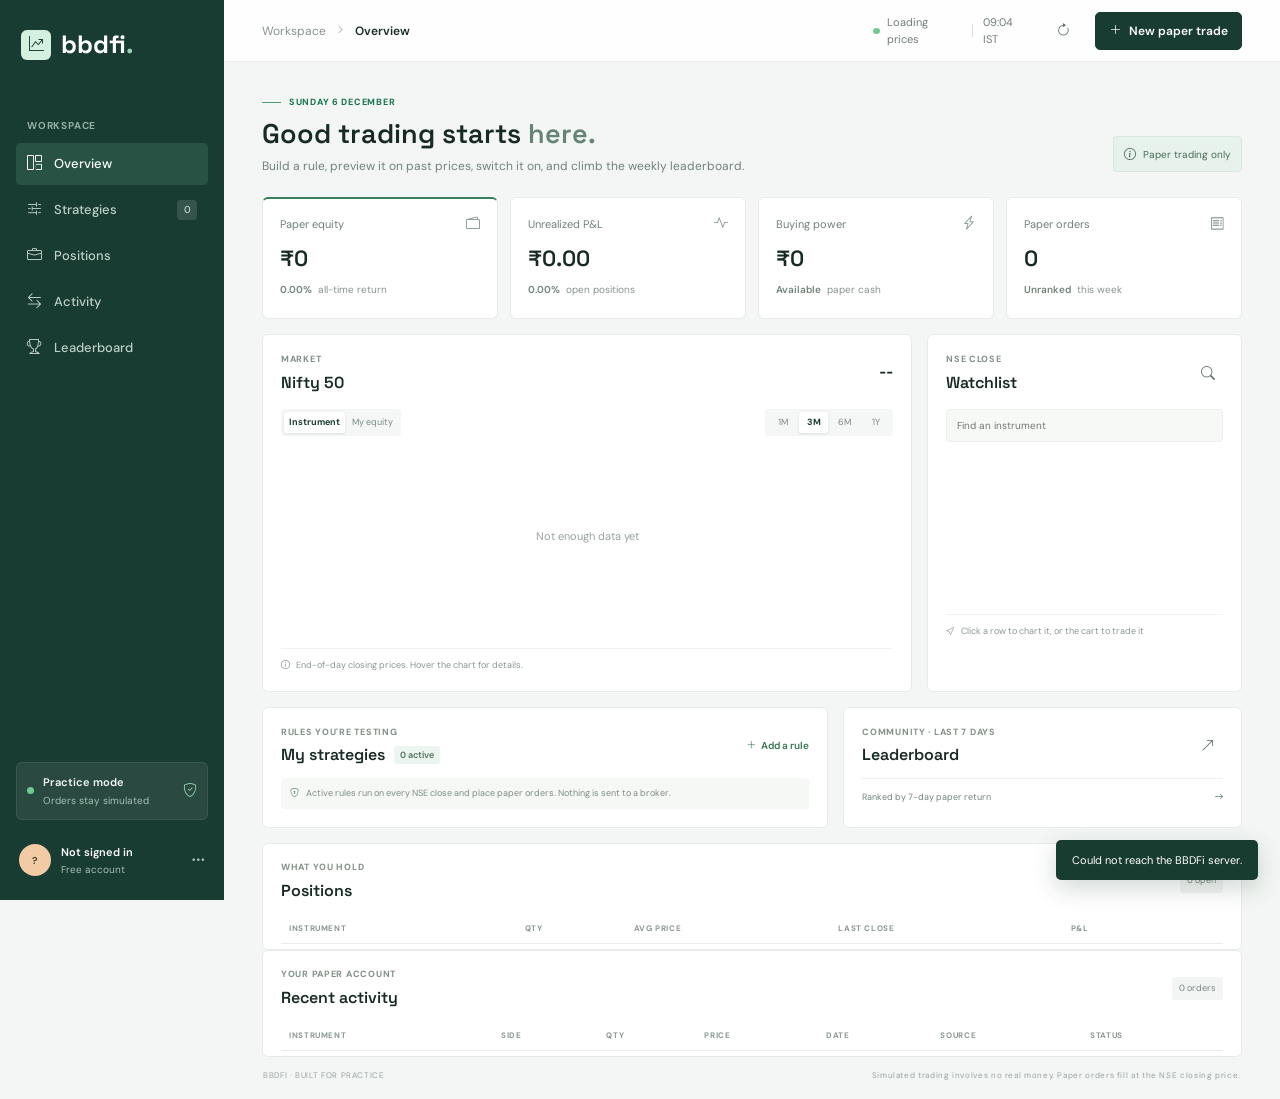
==== web/index.html @ f8f236af "Rebuild as an interactive Python + Supabase app Replace the static localStorage prototype with a Fas" ====
<!doctype html>
<html lang="en">
  <head>
    <meta charset="UTF-8" />
    <meta name="viewport" content="width=device-width, initial-scale=1" />
    <meta name="theme-color" content="#f3f6f4" />
    <meta name="description" content="Build and test trading rules on real NSE prices with a risk-free paper account." />
    <title>BBDFi | Strategy Simulator</title>
    <link rel="preconnect" href="https://fonts.googleapis.com" />
    <link rel="preconnect" href="https://fonts.gstatic.com" crossorigin />
    <link href="https://fonts.googleapis.com/css2?family=DM+Sans:wght@400;500;600;700&family=Space+Grotesk:wght@500;600;700&display=swap" rel="stylesheet" />
    <link href="https://cdn.jsdelivr.net/npm/bootstrap@5.3.3/dist/css/bootstrap.min.css" rel="stylesheet" />
    <link href="https://cdn.jsdelivr.net/npm/bootstrap-icons@1.11.3/font/bootstrap-icons.min.css" rel="stylesheet" />
    <link href="styles.css" rel="stylesheet" />
    <script src="app.js" type="module"></script>
  </head>
  <body>
    <div class="app-shell">
      <aside class="sidebar" aria-label="Main navigation">
        <a class="brand" href="#overview" aria-label="BBDFi home">
          <span class="brand-mark"><i class="bi bi-graph-up-arrow"></i></span>
          <span>bbdfi<span class="brand-period">.</span></span>
        </a>

        <div class="nav-caption">WORKSPACE</div>
        <nav class="nav flex-column app-nav">
          <a class="nav-link active" href="#overview"><i class="bi bi-grid-1x2"></i><span>Overview</span></a>
          <a class="nav-link" href="#strategies"><i class="bi bi-sliders2"></i><span>Strategies</span><span class="nav-count" id="strategyCount">0</span></a>
          <a class="nav-link" href="#positions"><i class="bi bi-briefcase"></i><span>Positions</span></a>
          <a class="nav-link" href="#activity"><i class="bi bi-arrow-left-right"></i><span>Activity</span></a>
          <a class="nav-link" href="#leaderboard"><i class="bi bi-trophy"></i><span>Leaderboard</span></a>
        </nav>

        <div class="sidebar-bottom">
          <div class="simulation-card">
            <span class="live-dot"></span>
            <div><strong>Practice mode</strong><small>Orders stay simulated</small></div>
            <i class="bi bi-shield-check"></i>
          </div>
          <button class="profile-button" id="profileButton" type="button" aria-label="Profile">
            <span class="avatar" id="profileAvatar">?</span>
            <span class="profile-copy"><strong id="profileName">Not signed in</strong><small id="profileHandle">Free account</small></span>
            <i class="bi bi-three-dots"></i>
          </button>
        </div>
      </aside>

      <div class="workspace">
        <header class="topbar">
          <div class="breadcrumb-label"><span>Workspace</span><i class="bi bi-chevron-right"></i><strong>Overview</strong></div>
          <div class="topbar-actions">
            <div class="market-status"><span class="status-dot" id="dataDot"></span><span id="dataStatus">Loading prices</span><span class="status-divider"></span><span id="currentTime">--:-- IST</span></div>
            <button class="icon-button" id="refreshButton" type="button" aria-label="Refresh dashboard" title="Refresh"><i class="bi bi-arrow-clockwise"></i></button>
            <button class="btn btn-primary trade-open-button" type="button" data-open-trade><i class="bi bi-plus-lg"></i><span>New paper trade</span></button>
          </div>
        </header>

        <main id="overview" class="main-content">
          <section class="welcome-row">
            <div>
              <div class="eyebrow"><span class="eyebrow-line"></span><span id="todayLabel">YOUR PRACTICE DESK</span></div>
              <h1 id="welcomeTitle">Good trading starts <span>here.</span></h1>
              <p class="welcome-subtitle">Build a rule, preview it on past prices, switch it on, and climb the weekly leaderboard.</p>
            </div>
            <div class="demo-notice" id="dataNotice"><i class="bi bi-info-circle"></i><span>Paper trading only</span></div>
          </section>

          <section class="metrics-grid" aria-label="Account summary">
            <article class="metric-card metric-primary">
              <div class="metric-heading"><span>Paper equity</span><i class="bi bi-wallet2"></i></div>
              <div class="metric-value" id="equityValue">₹0</div>
              <div class="metric-foot"><span class="metric-neutral" id="totalReturn">0.00%</span><span>all-time return</span></div>
            </article>
            <article class="metric-card">
              <div class="metric-heading"><span>Unrealized P&amp;L</span><i class="bi bi-activity"></i></div>
              <div class="metric-value" id="pnlValue">₹0.00</div>
              <div class="metric-foot"><span class="metric-neutral" id="pnlPercent">0.00%</span><span>open positions</span></div>
            </article>
            <article class="metric-card">
              <div class="metric-heading"><span>Buying power</span><i class="bi bi-lightning-charge"></i></div>
              <div class="metric-value" id="buyingPowerValue">₹0</div>
              <div class="metric-foot"><span class="metric-neutral">Available</span><span>paper cash</span></div>
            </article>
            <article class="metric-card">
              <div class="metric-heading"><span>Paper orders</span><i class="bi bi-receipt"></i></div>
              <div class="metric-value" id="orderCount">0</div>
              <div class="metric-foot"><span class="metric-neutral" id="rankLabel">Unranked</span><span>this week</span></div>
            </article>
          </section>

          <section class="overview-grid">
            <article class="panel chart-panel">
              <div class="panel-heading chart-heading">
                <div>
                  <div class="panel-kicker" id="chartKicker">MARKET</div>
                  <h2 id="chartTitle">Nifty 50</h2>
                </div>
                <div class="index-quote"><strong id="chartPrice">--</strong><span id="chartChange"></span></div>
              </div>
              <div class="chart-toolbar">
                <div class="range-switch" role="group" aria-label="Chart subject">
                  <button type="button" data-view="instrument" class="selected">Instrument</button><button type="button" data-view="equity">My equity</button>
                </div>
                <div class="range-switch" role="group" aria-label="Chart time range" id="rangeSwitch">
                  <button type="button" data-range="21">1M</button><button type="button" data-range="63" class="selected">3M</button><button type="button" data-range="126">6M</button><button type="button" data-range="250">1Y</button>
                </div>
              </div>
              <div class="chart-wrap">
                <canvas id="marketChart" role="img" aria-label="Price chart"></canvas>
                <div class="chart-tooltip" id="chartTooltip" hidden></div>
              </div>
              <div class="chart-axis"><span id="chartStart"></span><span id="chartMid"></span><span id="chartEnd"></span></div>
              <div class="chart-disclaimer"><i class="bi bi-info-circle"></i> <span id="chartNote">End-of-day closing prices. Hover the chart for details.</span></div>
            </article>

            <article class="panel watchlist-panel">
              <div class="panel-heading">
                <div><div class="panel-kicker">NSE CLOSE</div><h2>Watchlist</h2></div>
                <button class="icon-button small-icon" id="watchlistSearchButton" type="button" aria-label="Search watchlist"><i class="bi bi-search"></i></button>
              </div>
              <label class="visually-hidden" for="watchlistSearch">Filter watchlist</label>
              <input class="watchlist-search" id="watchlistSearch" type="search" placeholder="Find an instrument" autocomplete="off" />
              <div class="watchlist-list" id="watchlistList"></div>
              <div class="watchlist-foot"><i class="bi bi-cursor"></i><span>Click a row to chart it, or the cart to trade it</span></div>
            </article>
          </section>

          <section class="lower-grid">
            <article class="panel strategies-panel" id="strategies">
              <div class="panel-heading">
                <div><div class="panel-kicker">RULES YOU'RE TESTING</div><h2>My strategies <span class="section-count" id="activeStrategyLabel">0 active</span></h2></div>
                <button class="text-button" id="addStrategyButton" type="button"><i class="bi bi-plus-lg"></i> Add a rule</button>
              </div>
              <div class="strategy-list" id="strategyList"></div>
              <div class="strategy-note"><i class="bi bi-shield-lock"></i><span>Active rules run on every NSE close and place paper orders. Nothing is sent to a broker.</span></div>
            </article>

            <article class="panel leaderboard-panel" id="leaderboard">
              <div class="panel-heading">
                <div><div class="panel-kicker">COMMUNITY · LAST 7 DAYS</div><h2>Leaderboard</h2></div>
                <a class="icon-button small-icon" href="leaderboard.html" target="_blank" rel="noopener" aria-label="Open public leaderboard"><i class="bi bi-arrow-up-right"></i></a>
              </div>
              <div class="leaderboard-list" id="leaderboardList"></div>
              <div class="leaderboard-foot"><span id="leaderboardFoot">Ranked by 7-day paper return</span><i class="bi bi-arrow-right"></i></div>
            </article>
          </section>

          <section class="panel activity-panel" id="positions">
            <div class="panel-heading activity-heading">
              <div><div class="panel-kicker">WHAT YOU HOLD</div><h2>Positions</h2></div>
              <span class="activity-count" id="positionCount">0 open</span>
            </div>
            <div class="table-responsive">
              <table class="table activity-table mb-0">
                <thead><tr><th scope="col">INSTRUMENT</th><th scope="col">QTY</th><th scope="col">AVG PRICE</th><th scope="col">LAST CLOSE</th><th scope="col">P&amp;L</th><th scope="col"></th></tr></thead>
                <tbody id="positionRows"></tbody>
              </table>
            </div>
          </section>

          <section class="panel activity-panel" id="activity">
            <div class="panel-heading activity-heading">
              <div><div class="panel-kicker">YOUR PAPER ACCOUNT</div><h2>Recent activity</h2></div>
              <span class="activity-count" id="activityCount">0 orders</span>
            </div>
            <div class="table-responsive">
              <table class="table activity-table mb-0">
                <thead><tr><th scope="col">INSTRUMENT</th><th scope="col">SIDE</th><th scope="col">QTY</th><th scope="col">PRICE</th><th scope="col">DATE</th><th scope="col">SOURCE</th><th scope="col">STATUS</th></tr></thead>
                <tbody id="activityRows"></tbody>
              </table>
            </div>
          </section>
          <footer class="page-footer"><span>BBDFI · BUILT FOR PRACTICE</span><span>Simulated trading involves no real money. Paper orders fill at the NSE closing price.</span></footer>
        </main>
      </div>
    </div>

    <dialog class="trade-dialog" id="tradeDialog" aria-labelledby="tradeDialogTitle">
      <form id="tradeForm">
        <div class="dialog-heading">
          <div><div class="panel-kicker">PAPER ORDER</div><h2 id="tradeDialogTitle">Place a practice trade</h2></div>
          <button class="icon-button" type="button" data-close-dialog aria-label="Close"><i class="bi bi-x-lg"></i></button>
        </div>
        <p class="dialog-description">Fills at the latest NSE closing price. Nothing is sent to a broker.</p>
        <div class="side-switch" role="group" aria-label="Order side"><button class="side-button buy-side selected" type="button" data-side="BUY">Buy</button><button class="side-button sell-side" type="button" data-side="SELL">Sell</button></div>
        <div class="mb-3">
          <label class="form-label" for="tradeSymbol">Instrument</label>
          <select class="form-select" id="tradeSymbol" required></select>
        </div>
        <div class="mb-3">
          <label class="form-label" for="tradeQuantity">Quantity</label>
          <input class="form-control" id="tradeQuantity" type="number" min="1" step="1" value="1" required />
        </div>
        <div class="order-estimate"><span id="tradeEstimateLabel">Closing price</span><strong id="tradeEstimate">₹0.00</strong></div>
        <div class="order-estimate"><span id="tradeHoldingLabel">You hold</span><strong id="tradeHolding">0</strong></div>
        <div class="order-estimate total-estimate"><span>Estimated order value</span><strong id="orderValue">₹0.00</strong></div>
        <p class="dialog-error" id="tradeError" role="alert" hidden></p>
        <button class="btn btn-primary submit-trade" type="submit" id="submitTrade">Place paper buy</button>
      </form>
    </dialog>

    <dialog class="trade-dialog strategy-dialog" id="strategyDialog" aria-labelledby="strategyDialogTitle">
      <form id="strategyForm">
        <div class="dialog-heading">
          <div><div class="panel-kicker">NEW RULE</div><h2 id="strategyDialogTitle">Build a strategy</h2></div>
          <button class="icon-button" type="button" data-close-dialog aria-label="Close"><i class="bi bi-x-lg"></i></button>
        </div>
        <div class="template-row" id="templateRow" aria-label="Start from a template"></div>
        <div class="mb-3">
          <label class="form-label" for="strategyName">Name</label>
          <input class="form-control" id="strategyName" maxlength="80" required />
        </div>
        <div class="mb-3">
          <label class="form-label" for="ruleType">Rule</label>
          <select class="form-select" id="ruleType">
            <option value="prev_close_move">When an instrument moves X% from yesterday's close</option>
            <option value="sma_cross">When price crosses its moving average</option>
            <option value="take_profit_stop_loss">Exit at a profit target or stop loss</option>
          </select>
        </div>
        <div class="rule-fields" id="ruleFields"></div>
        <p class="rule-sentence" id="ruleSentence"></p>
        <div class="backtest-box" id="backtestBox" hidden></div>
        <p class="dialog-error" id="strategyError" role="alert" hidden></p>
        <div class="dialog-actions">
          <button class="btn btn-outline-secondary preview-button" type="button" id="previewButton"><i class="bi bi-clock-history"></i> Preview on last 90 days</button>
          <button class="btn btn-primary submit-trade" type="submit">Save and switch on</button>
        </div>
      </form>
    </dialog>

    <dialog class="trade-dialog" id="profileDialog" aria-labelledby="profileDialogTitle">
      <form id="profileForm">
        <div class="dialog-heading">
          <div><div class="panel-kicker">PROFILE</div><h2 id="profileDialogTitle">Your public profile</h2></div>
          <button class="icon-button" type="button" data-close-dialog aria-label="Close"><i class="bi bi-x-lg"></i></button>
        </div>
        <p class="dialog-description">Your name and handle appear on the public leaderboard.</p>
        <div class="mb-3"><label class="form-label" for="profileNameInput">Display name</label><input class="form-control" id="profileNameInput" maxlength="80" required /></div>
        <div class="mb-3"><label class="form-label" for="profileHandleInput">Handle</label><input class="form-control" id="profileHandleInput" pattern="[a-z0-9_]{3,20}" title="3 to 20 lowercase letters, digits or _" required /></div>
        <p class="dialog-error" id="profileError" role="alert" hidden></p>
        <div class="dialog-actions">
          <button class="btn btn-outline-secondary" type="button" id="signOutButton"><i class="bi bi-box-arrow-right"></i> Sign out</button>
          <button class="btn btn-primary submit-trade" type="submit">Save profile</button>
        </div>
      </form>
    </dialog>

    <div class="login-screen" id="loginScreen" hidden>
      <form class="login-card" id="loginForm">
        <span class="brand-mark"><i class="bi bi-graph-up-arrow"></i></span>
        <h2>Sign in to BBDFi</h2>
        <p class="dialog-description" id="loginHint">Test trading rules on real NSE prices with ₹10 lakh of paper money.</p>
        <label class="form-label" for="loginInput" id="loginLabel">Email</label>
        <input class="form-control" id="loginInput" required autocomplete="email" />
        <p class="dialog-error" id="loginError" role="alert" hidden></p>
        <p class="login-sent" id="loginSent" hidden></p>
        <button class="btn btn-primary submit-trade" type="submit" id="loginButton">Email me a sign-in link</button>
        <a class="login-link" href="leaderboard.html">See this week's leaderboard</a>
      </form>
    </div>
    <div class="toast-message" id="toastMessage" role="status" aria-live="polite"></div>
  </body>
</html>
---- web/styles.css ----
:root {
  --ink: #172a25;
  --muted: #72817b;
  --line: #e7ece8;
  --canvas: #f3f6f4;
  --paper: #ffffff;
  --pine: #183b32;
  --pine-light: #285e4d;
  --mint: #dff3e9;
  --green: #16734e;
  --red: #be5149;
  --amber: #c78335;
  --font-body: "DM Sans", sans-serif;
  --font-display: "Space Grotesk", sans-serif;
}

* { box-sizing: border-box; }

html { scroll-behavior: smooth; scroll-padding-top: 84px; }

body {
  margin: 0;
  background: var(--canvas);
  color: var(--ink);
  font-family: var(--font-body);
  font-size: 14px;
  -webkit-font-smoothing: antialiased;
}

button, input, select { font: inherit; }

.app-shell { min-height: 100vh; }

.sidebar {
  align-items: stretch;
  background: var(--pine);
  color: #f5faf6;
  display: flex;
  flex-direction: column;
  height: 100vh;
  left: 0;
  padding: 26px 16px 15px;
  position: fixed;
  top: 0;
  width: 224px;
  z-index: 5;
}

.brand {
  align-items: center;
  color: white;
  display: flex;
  font-family: var(--font-display);
  font-size: 25px;
  font-weight: 700;
  gap: 10px;
  letter-spacing: 0;
  margin: 0 0 54px 5px;
  text-decoration: none;
}

.brand-mark { align-items: center; background: #d4f0df; border-radius: 6px; color: var(--pine); display: inline-flex; font-size: 15px; height: 30px; justify-content: center; width: 30px; }
.brand-period { color: #9ad5b2; }
.nav-caption, .panel-kicker, .eyebrow, .page-footer, .activity-table thead th { letter-spacing: 0.08em; }
.nav-caption { color: #95afa3; font-size: 10px; font-weight: 700; margin: 0 0 10px 11px; }
.app-nav { gap: 4px; }
.app-nav .nav-link { align-items: center; border-radius: 5px; color: #bfd0c7; display: flex; font-size: 13px; font-weight: 500; gap: 12px; min-height: 42px; padding: 0 11px; transition: background 140ms ease, color 140ms ease; }
.app-nav .nav-link i { font-size: 15px; }
.app-nav .nav-link:hover { background: rgba(255,255,255,.08); color: white; }
.app-nav .nav-link.active { background: #285344; color: #fff; }
.nav-count { align-items: center; background: rgba(255,255,255,.13); border-radius: 4px; display: inline-flex; font-size: 10px; height: 20px; justify-content: center; margin-left: auto; min-width: 20px; }
.sidebar-bottom { margin-top: auto; }
.simulation-card { align-items: center; background: rgba(255,255,255,.075); border: 1px solid rgba(255,255,255,.08); border-radius: 6px; display: flex; gap: 9px; margin: 0 0 16px; padding: 11px 10px; }
.simulation-card > div { display: grid; gap: 2px; }
.simulation-card strong, .profile-copy strong { font-size: 11px; font-weight: 600; }
.simulation-card small, .profile-copy small { color: #a9c0b4; font-size: 10px; }
.simulation-card > i { color: #8ad1a9; font-size: 14px; margin-left: auto; }
.live-dot, .status-dot { background: #6fca91; border-radius: 50%; flex: 0 0 7px; height: 7px; }
.profile-button { align-items: center; background: transparent; border: 0; color: white; display: flex; gap: 10px; padding: 8px 3px; text-align: left; width: 100%; }
.avatar { align-items: center; background: #f1cba5; border-radius: 50%; color: #533c2c; display: inline-flex; flex: 0 0 32px; font-size: 10px; font-weight: 700; height: 32px; justify-content: center; }
.profile-copy { display: grid; gap: 2px; }
.profile-button > .bi-three-dots { color: #adc2b7; margin-left: auto; }

.workspace { margin-left: 224px; min-height: 100vh; }
.topbar { align-items: center; background: rgba(255,255,255,.87); border-bottom: 1px solid var(--line); display: flex; height: 62px; justify-content: space-between; padding: 0 38px; position: sticky; top: 0; z-index: 4; }
.breadcrumb-label, .topbar-actions, .market-status { align-items: center; display: flex; }
.breadcrumb-label { color: #87948e; font-size: 12px; gap: 10px; }
.breadcrumb-label > i { font-size: 9px; }
.breadcrumb-label strong { color: var(--ink); font-weight: 600; }
.topbar-actions { gap: 15px; }
.market-status { color: #6f7d77; font-size: 11px; gap: 7px; }
.market-status .status-dot { height: 6px; width: 6px; }
.status-divider { background: #d8e0db; height: 13px; margin: 0 3px; width: 1px; }
.icon-button { align-items: center; background: transparent; border: 1px solid transparent; border-radius: 5px; color: #687770; display: inline-flex; height: 34px; justify-content: center; transition: background 120ms ease, border-color 120ms ease; width: 34px; }
.icon-button:hover { background: #f2f6f3; border-color: var(--line); color: var(--pine); }
.trade-open-button, .submit-trade { align-items: center; background: var(--pine); border-color: var(--pine); border-radius: 5px; display: inline-flex; font-size: 12px; font-weight: 600; gap: 8px; justify-content: center; padding: 9px 13px; }
.trade-open-button:hover, .submit-trade:hover { background: #245441; border-color: #245441; }

.main-content { margin: 0 auto; max-width: 1540px; padding: 34px 38px 18px; }
.welcome-row { align-items: flex-end; display: flex; justify-content: space-between; margin-bottom: 22px; }
.eyebrow { align-items: center; color: var(--green); display: flex; font-size: 9px; font-weight: 700; gap: 8px; margin-bottom: 8px; }
.eyebrow-line { background: #4d9b71; height: 1px; width: 19px; }
h1, h2 { color: var(--ink); font-family: var(--font-display); font-weight: 600; letter-spacing: 0; margin: 0; }
h1 { font-size: 27px; line-height: 1.22; }
h1 span { color: #658475; }
.welcome-subtitle { color: var(--muted); font-size: 12px; margin: 7px 0 0; }
.demo-notice { align-items: center; background: #e8f2ec; border: 1px solid #d8e9de; border-radius: 4px; color: #446b55; display: flex; font-size: 10px; gap: 7px; margin-bottom: 3px; padding: 8px 10px; }
.demo-notice i { font-size: 12px; }

.metrics-grid { display: grid; gap: 12px; grid-template-columns: repeat(4, minmax(0, 1fr)); margin-bottom: 15px; }
.metric-card, .panel { background: var(--paper); border: 1px solid var(--line); border-radius: 6px; }
.metric-card { min-height: 122px; padding: 15px 17px 13px; }
.metric-primary { border-top: 2px solid #39805e; padding-top: 14px; }
.metric-heading { align-items: center; color: #708078; display: flex; font-size: 11px; justify-content: space-between; }
.metric-heading i { color: #84978c; font-size: 14px; }
.metric-value { color: var(--ink); font-family: var(--font-display); font-size: 22px; font-weight: 600; margin: 8px 0 7px; }
.metric-foot { align-items: center; color: #87938d; display: flex; font-size: 10px; gap: 6px; }
.metric-neutral { color: #72847a; font-weight: 600; }

.overview-grid { display: grid; gap: 15px; grid-template-columns: minmax(0, 1.9fr) minmax(250px, .92fr); margin-bottom: 15px; }
.panel { min-width: 0; padding: 18px; }
.panel-heading { align-items: center; display: flex; justify-content: space-between; }
.panel-kicker { color: #829087; font-size: 9px; font-weight: 700; margin-bottom: 5px; }
h2 { font-size: 16px; line-height: 1.35; }
.index-symbol { color: #8a9991; font-family: var(--font-body); font-size: 10px; font-weight: 500; margin-left: 4px; }
.index-quote { align-items: flex-end; display: grid; gap: 3px; justify-items: end; }
.index-quote > strong { font-family: var(--font-display); font-size: 17px; font-weight: 600; }
.quote-up { color: var(--green); font-size: 10px; font-weight: 600; }
.quote-up small { color: #909b95; font-size: 10px; font-weight: 400; margin-left: 2px; }
.chart-toolbar { align-items: center; display: flex; justify-content: space-between; margin-top: 15px; }
.chart-legend { align-items: center; color: #77867e; display: flex; font-size: 10px; gap: 7px; }
.legend-line { border-top: 2px solid #378561; height: 0; width: 17px; }
.demo-tag { background: #f1f5f2; border-radius: 3px; color: #7d8b83; font-size: 8px; font-weight: 700; margin-left: 3px; padding: 3px 5px; }
.range-switch { background: #f4f7f5; border-radius: 4px; display: flex; gap: 2px; padding: 3px; }
.range-switch button { background: transparent; border: 0; border-radius: 3px; color: #7d8983; font-size: 9px; min-width: 29px; padding: 4px 5px; }
.range-switch button:hover { color: var(--pine); }
.range-switch button.selected { background: white; box-shadow: 0 1px 3px rgba(24,59,50,.11); color: var(--pine); font-weight: 700; }
.chart-wrap { height: 187px; margin: 10px -2px 0; position: relative; width: calc(100% + 4px); }
.chart-wrap canvas { display: block; height: 100%; width: 100%; }
.chart-axis { color: #9aa69f; display: flex; font-size: 9px; justify-content: space-between; margin-top: 3px; }
.chart-disclaimer { align-items: center; border-top: 1px solid #f0f3f0; color: #8b9891; display: flex; font-size: 9px; gap: 6px; margin-top: 12px; padding-top: 10px; }

.watchlist-panel { padding-bottom: 12px; }
.small-icon { height: 30px; width: 30px; }
.watchlist-search { background: #f7f9f7; border: 1px solid #edf1ee; border-radius: 4px; color: var(--ink); font-size: 10px; margin: 15px 0 6px; outline: none; padding: 8px 10px; width: 100%; }
.watchlist-search:focus { border-color: #8fbaa0; box-shadow: 0 0 0 2px rgba(42,119,78,.1); }
.watchlist-list { min-height: 166px; }
.watch-row { align-items: center; border-bottom: 1px solid #eff2ef; display: grid; grid-template-columns: minmax(0, 1fr) auto; padding: 10px 0; }
.watch-row:last-child { border-bottom: 0; }
.watch-symbol { font-size: 11px; font-weight: 700; }
.watch-name { color: #8a9790; font-size: 9px; margin-top: 2px; }
.watch-price { font-size: 11px; font-weight: 600; text-align: right; }
.watch-change { font-size: 9px; margin-top: 2px; text-align: right; }
.positive { color: var(--green); }
.negative { color: var(--red); }
.watchlist-foot { align-items: center; border-top: 1px solid #eff2ef; color: #8b9891; display: flex; font-size: 9px; gap: 6px; padding-top: 10px; }
.empty-search { color: #87948d; font-size: 11px; padding: 20px 0; text-align: center; }

.lower-grid { display: grid; gap: 15px; grid-template-columns: minmax(0, 1.42fr) minmax(290px, 1fr); margin-bottom: 15px; }
.section-count { background: #edf5f0; border-radius: 3px; color: #4b735d; display: inline-block; font-family: var(--font-body); font-size: 9px; font-weight: 600; margin-left: 5px; padding: 3px 6px; vertical-align: 2px; }
.text-button { align-items: center; background: transparent; border: 0; color: #357653; display: inline-flex; font-size: 10px; font-weight: 600; gap: 5px; padding: 6px 0 6px 6px; }
.text-button:hover { color: #1b5035; }
.strategy-list { margin-top: 12px; }
.strategy-row { align-items: center; border-top: 1px solid #edf1ee; display: grid; gap: 12px; grid-template-columns: 34px minmax(0, 1fr) auto; min-height: 63px; padding: 10px 0; }
.strategy-icon { align-items: center; background: #edf5f0; border-radius: 5px; color: #397552; display: inline-flex; font-size: 14px; height: 34px; justify-content: center; width: 34px; }
.strategy-copy { min-width: 0; }
.strategy-title { font-size: 11px; font-weight: 700; }
.strategy-description { color: #85928b; font-size: 9px; line-height: 1.45; margin-top: 3px; }
.strategy-toggle { appearance: none; background: #dce3de; border: 0; border-radius: 10px; cursor: pointer; height: 19px; margin: 0; position: relative; transition: background 130ms ease; width: 34px; }
.strategy-toggle::after { background: white; border-radius: 50%; box-shadow: 0 1px 2px rgba(0,0,0,.15); content: ""; height: 15px; left: 2px; position: absolute; top: 2px; transition: transform 130ms ease; width: 15px; }
.strategy-toggle:checked { background: #428660; }
.strategy-toggle:checked::after { transform: translateX(15px); }
.strategy-toggle:focus-visible { outline: 3px solid rgba(55,133,97,.25); outline-offset: 2px; }
.strategy-note { align-items: center; background: #f6f8f6; border-radius: 4px; color: #7f8c85; display: flex; font-size: 9px; gap: 7px; margin-top: 10px; padding: 9px; }
.strategy-note i { color: #5d8a6e; }
.leaderboard-list { margin-top: 12px; }
.leader-row { align-items: center; border-top: 1px solid #edf1ee; display: grid; gap: 9px; grid-template-columns: 20px 27px minmax(0, 1fr) auto; min-height: 47px; }
.leader-rank { color: #8c9992; font-family: var(--font-display); font-size: 10px; text-align: center; }
.leader-row:nth-child(1) .leader-rank { color: #bf873b; }
.leader-avatar { align-items: center; background: #dcece2; border-radius: 50%; color: #365d46; display: inline-flex; font-size: 8px; font-weight: 700; height: 27px; justify-content: center; width: 27px; }
.leader-avatar.avatar-coral { background: #f5e5de; color: #9e5946; }
.leader-avatar.avatar-blue { background: #e2eaf2; color: #51687f; }
.leader-name { font-size: 10px; font-weight: 600; }
.leader-caption { color: #939f98; font-size: 8px; margin-top: 2px; }
.leader-return { color: var(--green); font-size: 10px; font-weight: 700; text-align: right; }
.leaderboard-foot { align-items: center; border-top: 1px solid #edf1ee; color: #72847a; display: flex; font-size: 9px; justify-content: space-between; margin-top: 5px; padding-top: 12px; }
.leaderboard-foot i { color: #477b5c; }

.activity-panel { padding: 17px 18px 5px; }
.activity-heading { margin-bottom: 12px; }
.activity-count { background: #f2f5f3; border-radius: 3px; color: #78867e; font-size: 9px; padding: 5px 7px; }
.activity-table { min-width: 650px; }
.activity-table thead th { border-bottom: 1px solid #e9eeea; color: #8b9891; font-size: 8px; font-weight: 700; padding: 9px 8px; }
.activity-table tbody td { border-bottom: 1px solid #eff2ef; color: #516159; font-size: 10px; padding: 11px 8px; vertical-align: middle; }
.activity-table tbody tr:last-child td { border-bottom: 0; }
.activity-table .instrument-cell { color: var(--ink); font-weight: 700; }
.side-label { border-radius: 3px; display: inline-block; font-size: 8px; font-weight: 700; min-width: 37px; padding: 4px 6px; text-align: center; }
.side-label.buy { background: #eaf5ee; color: #31734f; }
.side-label.sell { background: #fbefed; color: #b25149; }
.order-status { color: #527e60; font-size: 9px; }
.empty-activity { color: #849188 !important; padding: 23px 8px !important; text-align: center; }
.page-footer { align-items: center; color: #98a39d; display: flex; font-size: 8px; justify-content: space-between; padding: 12px 1px 0; }

.trade-dialog { border: 1px solid #e4ebe6; border-radius: 8px; box-shadow: 0 18px 70px rgba(19,45,35,.2); color: var(--ink); max-width: calc(100% - 28px); padding: 23px; width: 410px; }
.trade-dialog::backdrop { background: rgba(13,33,25,.42); backdrop-filter: blur(2px); }
.dialog-heading { align-items: flex-start; display: flex; justify-content: space-between; }
.dialog-heading h2 { font-size: 18px; }
.dialog-description { color: #78867f; font-size: 11px; line-height: 1.5; margin: 10px 0 18px; }
.side-switch { background: #f1f5f2; border-radius: 5px; display: grid; grid-template-columns: 1fr 1fr; margin-bottom: 16px; padding: 3px; }
.side-button { background: transparent; border: 0; border-radius: 3px; color: #718078; font-size: 11px; font-weight: 600; padding: 8px; }
.side-button.selected.buy-side { background: white; box-shadow: 0 1px 3px rgba(19,45,35,.1); color: var(--green); }
.side-button.selected.sell-side { background: white; box-shadow: 0 1px 3px rgba(19,45,35,.1); color: var(--red); }
.trade-dialog .form-label { color: #66756d; font-size: 10px; font-weight: 600; margin-bottom: 5px; }
.trade-dialog .form-select, .trade-dialog .form-control { border-color: #dfe7e1; border-radius: 4px; font-size: 12px; min-height: 39px; }
.trade-dialog .form-select:focus, .trade-dialog .form-control:focus { border-color: #78a88a; box-shadow: 0 0 0 3px rgba(47,124,78,.12); }
.order-estimate { align-items: center; color: #78867e; display: flex; font-size: 10px; justify-content: space-between; padding: 8px 0; }
.order-estimate strong { color: #34473d; font-size: 11px; }
.total-estimate { border-top: 1px solid #e9eeea; color: #4c5d54; font-weight: 600; margin-top: 3px; padding-top: 12px; }
.total-estimate strong { color: var(--ink); font-family: var(--font-display); font-size: 15px; }
.dialog-error { background: #fff2f0; border-radius: 4px; color: #a7443e; font-size: 10px; margin: 10px 0; padding: 9px; }
.submit-trade { margin-top: 13px; min-height: 40px; width: 100%; }
.submit-trade.sell-submit { background: #a6443e; border-color: #a6443e; }
.submit-trade.sell-submit:hover { background: #903932; border-color: #903932; }
.toast-message { background: #193c31; border-radius: 5px; bottom: 20px; box-shadow: 0 8px 24px rgba(18,47,34,.19); color: white; font-size: 11px; opacity: 0; padding: 12px 16px; pointer-events: none; position: fixed; right: 22px; transform: translateY(8px); transition: opacity 180ms ease, transform 180ms ease; z-index: 10; }
.toast-message.visible { opacity: 1; transform: translateY(0); }

@media (max-width: 1100px) {
  .sidebar { width: 196px; }
  .workspace { margin-left: 196px; }
  .topbar { padding: 0 24px; }
  .main-content { padding-left: 24px; padding-right: 24px; }
  .overview-grid { grid-template-columns: minmax(0, 1.55fr) minmax(225px, .85fr); }
  .lower-grid { grid-template-columns: minmax(0, 1.2fr) minmax(250px, .9fr); }
}

@media (max-width: 820px) {
  .sidebar { height: 58px; padding: 0 15px; right: 0; top: auto; width: 100%; }
  .brand { font-size: 21px; margin: 0; }
  .brand-mark { height: 27px; width: 27px; }
  .nav-caption, .sidebar-bottom { display: none; }
  .app-nav { flex-direction: row !important; gap: 3px; margin-left: auto; }
  .app-nav .nav-link { flex-direction: column; font-size: 8px; gap: 2px; justify-content: center; min-height: 48px; min-width: 57px; padding: 4px; }
  .app-nav .nav-link i { font-size: 14px; }
  .nav-count { display: none; }
  .workspace { margin-left: 0; padding-bottom: 58px; }
  .topbar { height: 56px; padding: 0 18px; }
  .topbar-actions { gap: 7px; }
  .main-content { padding: 26px 18px 15px; }
  .overview-grid { grid-template-columns: minmax(0, 1.45fr) minmax(210px, .9fr); }
}

@media (max-width: 620px) {
  .breadcrumb-label { font-size: 10px; gap: 6px; }
  .market-status { font-size: 0; gap: 0; }
  .market-status .status-dot { height: 7px; margin-right: 2px; width: 7px; }
  .market-status .status-divider, .market-status #currentTime { display: none; }
  .topbar-actions { gap: 5px; }
  .trade-open-button { font-size: 0; gap: 0; height: 34px; justify-content: center; padding: 0; width: 36px; }
  .trade-open-button i { font-size: 14px; }
  .main-content { padding: 23px 13px 12px; }
  .welcome-row { align-items: flex-start; flex-direction: column; gap: 12px; }
  h1 { font-size: 24px; }
  .demo-notice { margin: 0; }
  .metrics-grid { gap: 8px; grid-template-columns: repeat(2, minmax(0, 1fr)); }
  .metric-card { min-height: 108px; padding: 12px; }
  .metric-value { font-size: 19px; }
  .overview-grid, .lower-grid { grid-template-columns: minmax(0, 1fr); }
  .panel { padding: 15px; }
  .chart-wrap { height: 166px; }
  .watchlist-list { min-height: 0; }
  .watch-row { padding: 9px 0; }
  .page-footer { align-items: flex-start; flex-direction: column; gap: 5px; line-height: 1.45; }
}

@media (prefers-reduced-motion: reduce) {
  *, *::before, *::after { scroll-behavior: auto !important; transition-duration: .01ms !important; }
}
/* ---- interactive app additions ---- */
.watchlist-list { max-height: 330px; overflow-y: auto; padding-right: 4px; }
.watch-row { cursor: pointer; }
.watch-row.selected { background: #f1f7f3; }
.watch-row:focus-visible { outline: 2px solid #9ad5b2; outline-offset: -2px; }
.watch-right { align-items: center; display: flex; gap: 6px; text-align: right; }
.watch-trade { height: 26px; width: 26px; }
.quote-down { color: var(--red); font-size: 11px; font-weight: 600; }
.quote-down small { color: #8d9a93; font-weight: 500; }
.chart-wrap { position: relative; }
.chart-tooltip { background: var(--pine); border-radius: 5px; color: white; display: grid; font-size: 10px; gap: 1px; padding: 6px 9px; pointer-events: none; position: absolute; top: 4px; transform: translateX(-50%); white-space: nowrap; }
.chart-tooltip strong { font-family: var(--font-display); font-size: 12px; }
.chart-tooltip .positive { color: #9ad5b2; }
.chart-tooltip .negative { color: #f3b1a9; }
.chart-toolbar { gap: 8px; flex-wrap: wrap; }
.strategy-row { grid-template-columns: 34px minmax(0, 1fr) auto auto; }
.strategy-meta { color: #9aa69f; font-size: 9px; margin-top: 3px; }
.leader-row.is-me { background: #f1f7f3; border-radius: 4px; }
.leader-return.negative { color: var(--red); }
.order-status.rejected { color: var(--red); }
.activity-table td small { color: inherit; opacity: .8; }
.activity-table .text-button { padding: 0; }

.strategy-dialog { width: min(560px, calc(100vw - 32px)); }
.template-row { display: flex; flex-wrap: wrap; gap: 6px; margin: 4px 0 14px; }
.template-chip { background: var(--mint); border: 1px solid #cfe7da; border-radius: 999px; color: var(--pine); font-size: 11px; font-weight: 600; padding: 5px 11px; }
.template-chip:hover { background: #cfeadb; }
.rule-fields { display: grid; gap: 10px 12px; grid-template-columns: repeat(auto-fit, minmax(140px, 1fr)); margin-bottom: 10px; }
.rule-fields .form-label { color: #62716a; font-size: 11px; margin-bottom: 4px; }
.rule-sentence { background: #f5f8f6; border-left: 3px solid #4d9b71; border-radius: 4px; color: var(--ink); font-size: 12px; margin: 4px 0 12px; padding: 8px 10px; }
.backtest-box { border: 1px solid var(--line); border-radius: 6px; font-size: 11px; margin-bottom: 12px; padding: 11px 12px; }
.backtest-loading { color: var(--muted); }
.backtest-stats { display: grid; gap: 8px; grid-template-columns: repeat(3, 1fr); }
.backtest-stats span { color: var(--muted); display: block; font-size: 10px; }
.backtest-stats strong { font-family: var(--font-display); font-size: 17px; }
.backtest-curve { display: block; height: 46px; margin: 8px 0 4px; width: 100%; }
.backtest-range { color: var(--muted); font-size: 10px; }
.backtest-trades { list-style: none; margin: 8px 0 0; padding: 0; }
.backtest-trades li { align-items: center; border-top: 1px solid #edf1ee; display: flex; gap: 6px; padding: 4px 0; }
.backtest-trades small { color: var(--muted); margin-left: auto; }
.dialog-actions { display: flex; gap: 8px; justify-content: space-between; }
.dialog-actions .btn { font-size: 12px; }
.dialog-actions .submit-trade { flex: 1; }

.login-screen { align-items: center; background: rgba(24, 59, 50, .82); display: flex; inset: 0; justify-content: center; padding: 16px; position: fixed; z-index: 20; }
.login-screen[hidden] { display: none; }
.login-card { background: var(--paper); border-radius: 10px; box-shadow: 0 20px 60px rgba(0,0,0,.25); display: grid; gap: 8px; max-width: 380px; padding: 28px 26px; width: 100%; }
.login-card h2 { font-size: 21px; margin-top: 6px; }
.login-card .form-label { font-size: 12px; margin: 6px 0 0; }
.login-card .submit-trade { margin-top: 6px; padding: 11px; }
.login-sent { background: var(--mint); border-radius: 5px; color: var(--pine); font-size: 12px; margin: 0; padding: 8px 10px; }
.login-link { color: var(--green); font-size: 12px; text-align: center; }

@media (max-width: 620px) {
  .dialog-actions { flex-direction: column-reverse; }
}
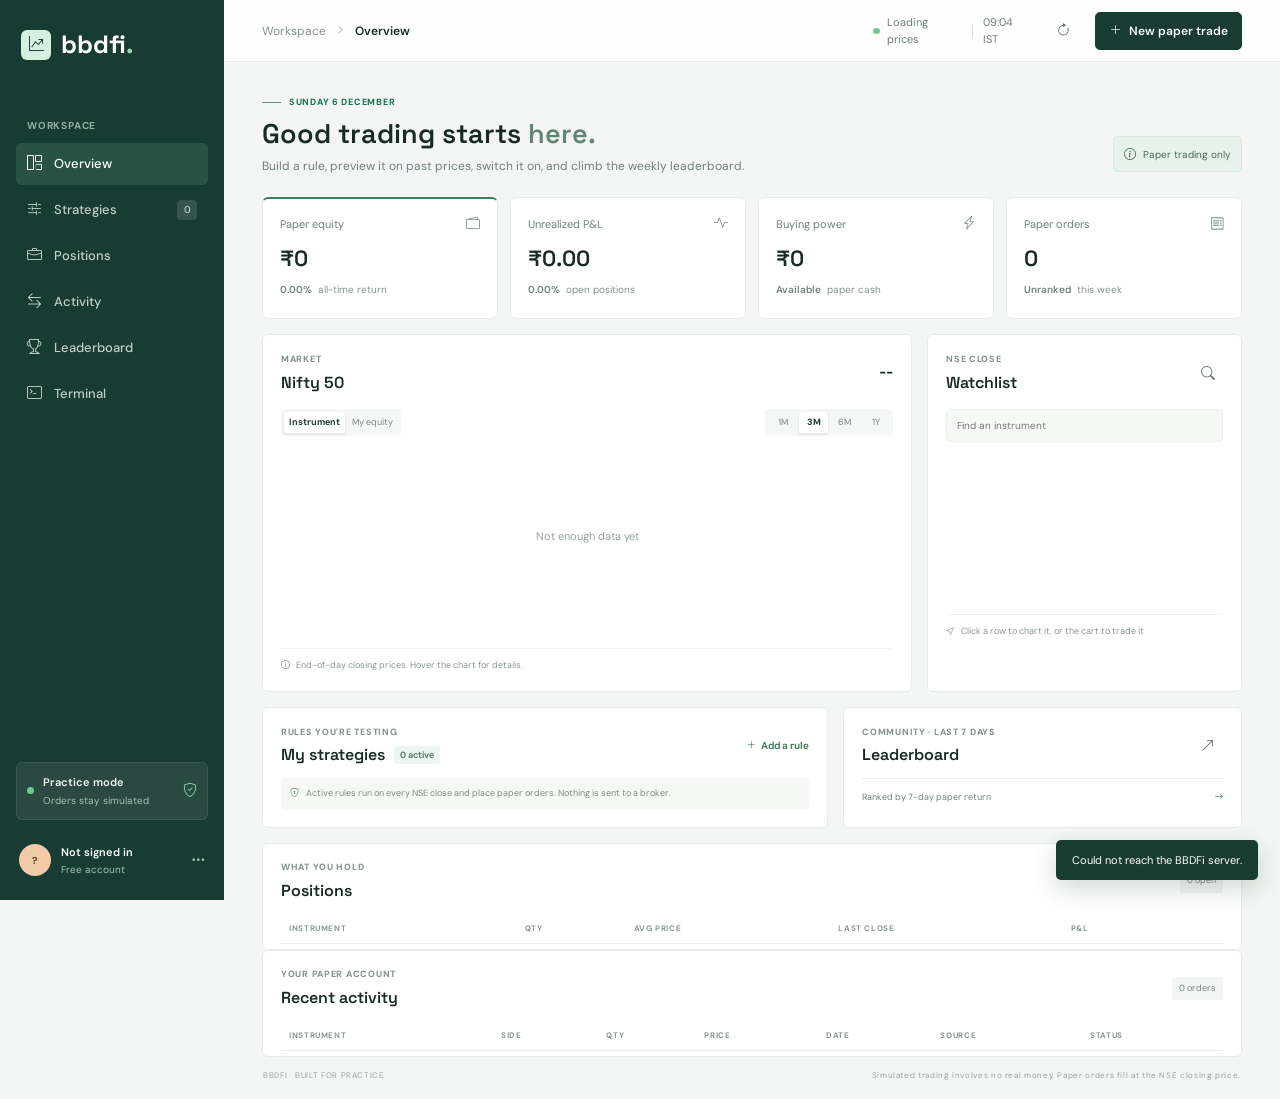
==== commit 79957563: "Add a Bloomberg-style terminal with analytics New /terminal.html workspace: command line with autoco" ====
--- a/web/index.html
+++ b/web/index.html
@@ -29,6 +29,7 @@
           <a class="nav-link" href="#positions"><i class="bi bi-briefcase"></i><span>Positions</span></a>
           <a class="nav-link" href="#activity"><i class="bi bi-arrow-left-right"></i><span>Activity</span></a>
           <a class="nav-link" href="#leaderboard"><i class="bi bi-trophy"></i><span>Leaderboard</span></a>
+          <a class="nav-link" href="terminal.html"><i class="bi bi-terminal"></i><span>Terminal</span></a>
         </nav>
 
         <div class="sidebar-bottom">
